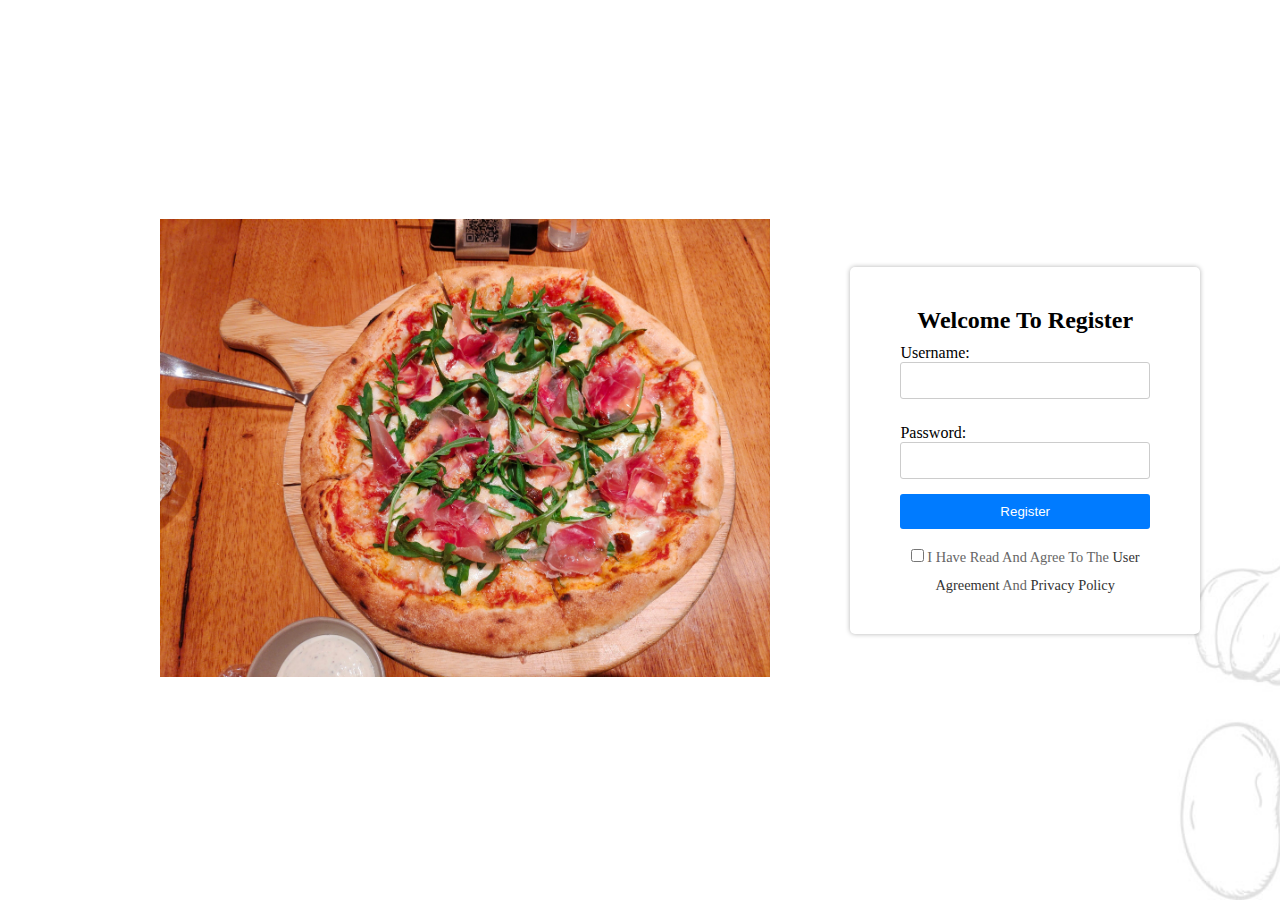
==== register.html @ f468a379 "Initial commit" ====
<!DOCTYPE html>
<html lang="en">
<head>
    <meta charset="UTF-8">
    <meta name="viewport" content="width=device-width, initial-scale=1.0">
    <title>Login and Register</title>
    <link rel="stylesheet" href="login.css">
</head>
<body>
    <div class="container">
        <div class="main">
            <div class="image">
                <img src="./images/login-1.jpg" alt="" class="slide">
            </div>
            <div class="login-form">
                <h2>Welcome to register</h2>
                <form class="login">
                    <label for="username">Username:</label>
                    <input type="text" id="username" required>
                    <label for="password">Password:</label>
                    <input type="password" id="password" required>
                    <button type="submit">register</button>
                </form>
                <!-- <div class="options">
                    <a href="#" id="forgotPassword">Forgot Password?</a>
                    <a href="#" id="register">Register</a>
                </div>    -->
                <!-- <div class="social-login">
                    <p>Other Login Methods</p>
                    <a href="#" class="social-btn wechat">Wechat Login</a> 
                </div> -->
                <div class="agreement">
                    <input type="checkbox" id="agree" required>
                    <label for="agree">I have read and agree to the <a href="#">User Agreement</a> and <a href="#">Privacy Policy</a></label>
                </div>
            </div>
        </div>
    </div>


    <script src="login.js"></script>
</body>
</html>
---- login.css ----
*{
    margin: 0;
    padding: 0;
    box-sizing: border-box;
    outline: none;
    /* border: none; */
    text-decoration: none;
    text-transform: capitalize;
    transition: all .2s linear;

    a{
        text-decoration: none;
        color: #333;
    }
}

.container{
    min-height: 100vh;
    background: url(./images/home-bg.jpg) no-repeat;
    background-size: cover;
    background-position: center;
    padding: 0 5rem;
    margin: 0 auto;
}

.main{
    display: flex;
    justify-content:space-between;
    align-items: center;
    min-height: 100vh;
}

.image{
    object-fit: cover;
    flex: 1 1 100rem;
    min-width: 30rem;
    img{
        width: 100%;
        padding: 0 5rem;
    }
}

.login-form {
    flex: 1 1 40rem;
    width: 100%;
    max-width: 400px;
    background-color: white;
    padding: 40px;
    border-radius: 5px;
    box-shadow: 0 0 5px rgba(0, 0, 0, 0.3);
  }
h2 {
    text-align: center;
}

form {
    display: flex;
    flex-direction: column;
    padding: 0 10px;
}

label {
    margin-top: 10px;
}

input {
    padding: 10px;
    margin-bottom: 15px;
    border: 1px solid #ccc;
    border-radius: 3px;
}

button {
    padding: 10px;
    background-color: #007BFF;
    color: white;
    border: none;
    border-radius: 3px;
    cursor: pointer;
}

.options{
    display: flex;
    justify-content: space-between;
    margin-top: 10px;
}

button:hover {
    background-color: #0056b3;
}

p {
    text-align: center;
    margin-top: 10px;
}


.social-login{
    text-align: center ;
    padding: 20px;
}

.agreement{
    text-align: center;
    margin-top: 20px;
    font-size: 0.9rem;
    color: #666;
}

@media(max-width:820px){

    body {
        font-family: 'Nunito', sans-serif;
        background-color: #f7f7f7;
        display: flex;
        justify-content: center;
        align-items: center;
        height: 100vh;
        margin: 0;
    }

    .image{
        display: none;
    }

    .login-form{
        max-width: 100%;
        margin: 0 auto;
        background-color: #fff;
        padding: 2rem;
        border-radius: 10px;
        box-shadow: 0 0 10px rgba(0, 0, 0, 0.1);
        width: 100%;
        max-width: 400px;
        text-align: center;
    }

    form{
        padding: 0;
        margin: 0;
    }

}
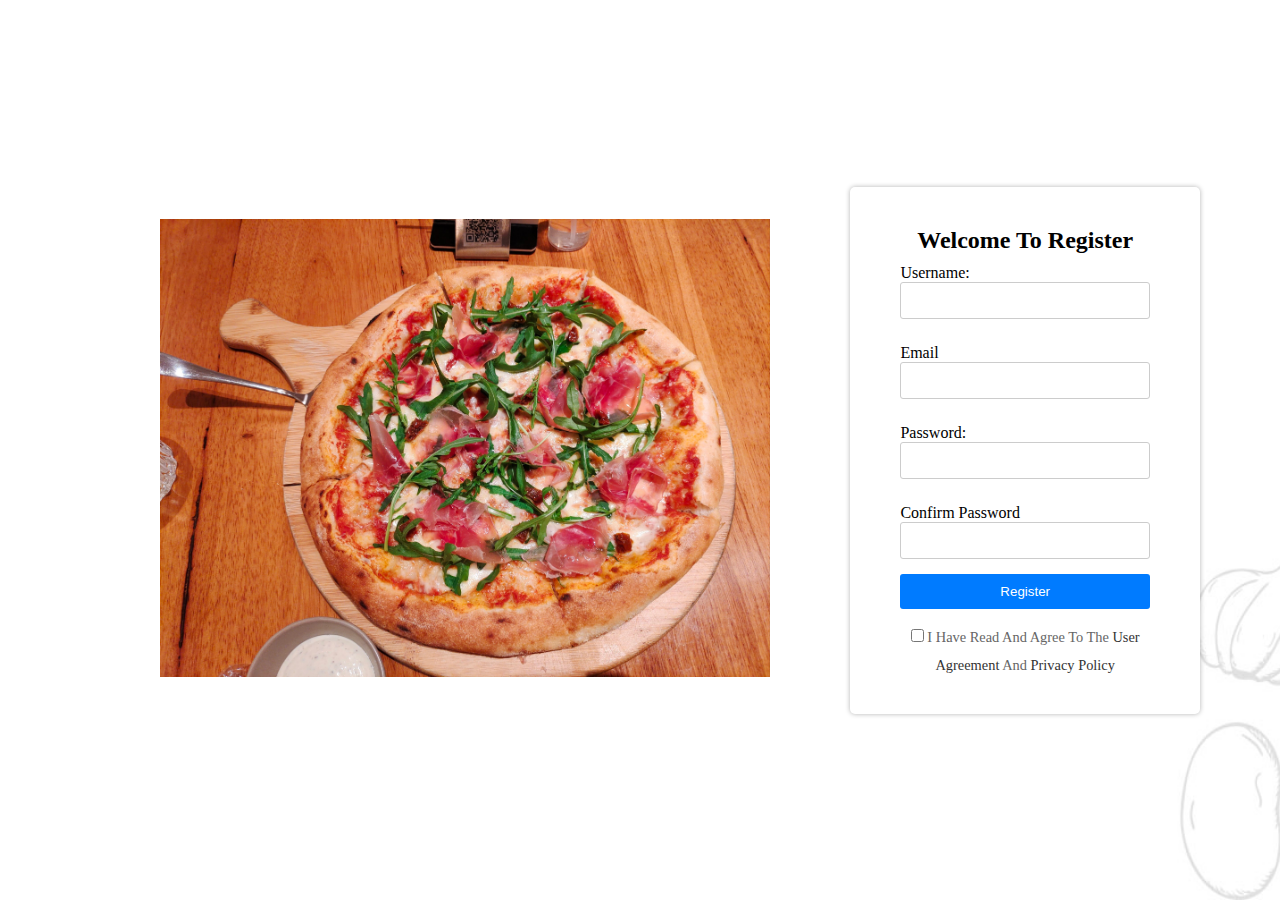
==== commit 32c0a915: "food" ====
--- a/register.html
+++ b/register.html
@@ -14,11 +14,15 @@
             </div>
             <div class="login-form">
                 <h2>Welcome to register</h2>
-                <form class="login">
+                <form class="login" id="registerForm">
                     <label for="username">Username:</label>
                     <input type="text" id="username" required>
+                    <label for="email">Email</label>
+                    <input type="email" id="email" required>
                     <label for="password">Password:</label>
                     <input type="password" id="password" required>
+                    <label for="confirmPassword">Confirm Password</label>
+                    <input type="password" id="confirmPassword" required>
                     <button type="submit">register</button>
                 </form>
                 <!-- <div class="options">
